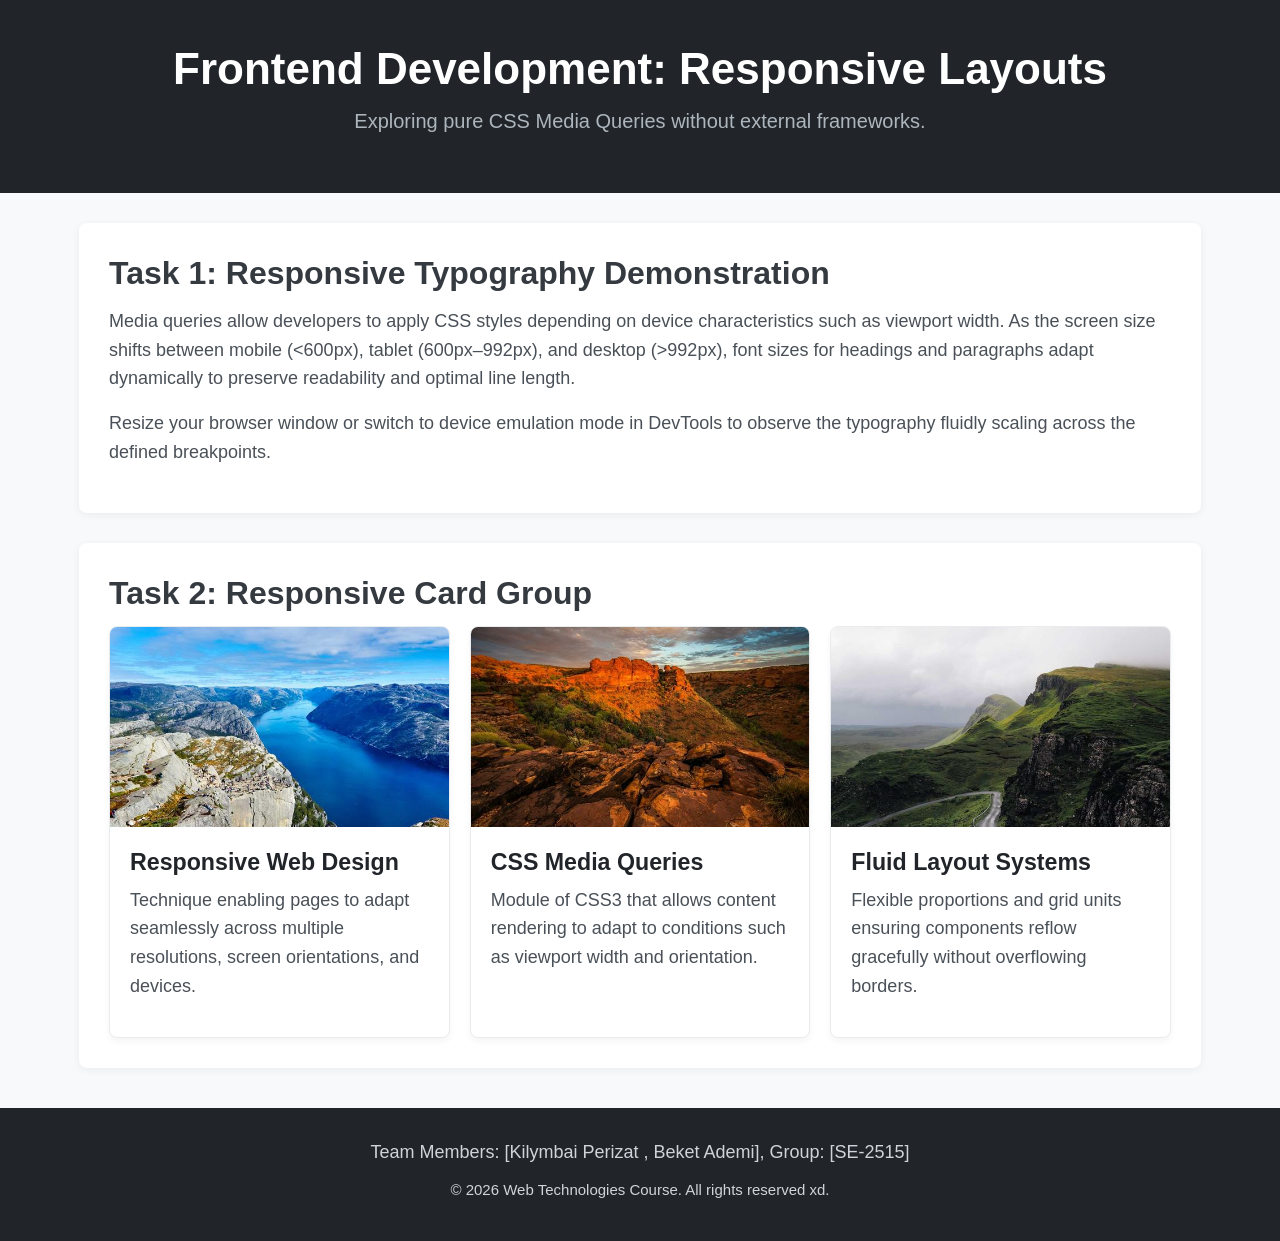
==== part1.html @ 60e4405d "Initial commit for Assignment 3" ====
<!DOCTYPE html>
<html lang="en">
<head>
  <meta charset="UTF-8">
  <meta name="viewport" content="width=device-width, initial-scale=1.0">
  <title>Assignment #3 - Part 1: Media Queries</title>
  <link rel="stylesheet" href="style.css">
</head>
<body>

  <!-- Header -->
  <header class="page-header">
    <div class="wrapper">
      <!-- Task 1: Responsive Typography (H1) -->
      <h1>Frontend Development: Responsive Layouts</h1>
      <p class="subtitle">Exploring pure CSS Media Queries without external frameworks.</p>
    </div>
  </header>

  <main class="wrapper">
    <!-- Task 1: Responsive Typography Section -->
    <section class="typography-section">
      <h2>Task 1: Responsive Typography Demonstration</h2>
      <p>
        Media queries allow developers to apply CSS styles depending on device characteristics 
        such as viewport width. As the screen size shifts between mobile (&lt;600px), 
        tablet (600px–992px), and desktop (&gt;992px), font sizes for headings and paragraphs 
        adapt dynamically to preserve readability and optimal line length.
      </p>
      <p>
        Resize your browser window or switch to device emulation mode in DevTools to observe 
        the typography fluidly scaling across the defined breakpoints.
      </p>
    </section>

    <!-- Task 2: Card Group (Responsive Grid/Flexbox with Media Queries) -->
    <section class="cards-section">
      <h2>Task 2: Responsive Card Group</h2>
      <div class="card-group">
        <!-- Card 1 -->
        <article class="card">
          <img src="images/1015-600x380.jpg" alt="Mountain Landscape">
          <div class="card-body">
            <h3>Responsive Web Design</h3>
            <p>Technique enabling pages to adapt seamlessly across multiple resolutions, screen orientations, and devices.</p>
          </div>
        </article>

        <!-- Card 2 -->
        <article class="card">
          <img src="images/1016-600x380.jpg" alt="Canyon View">
          <div class="card-body">
            <h3>CSS Media Queries</h3>
            <p>Module of CSS3 that allows content rendering to adapt to conditions such as viewport width and orientation.</p>
          </div>
        </article>

        <!-- Card 3 -->
        <article class="card">
          <img src="images/1018-600x380.jpg" alt="Serene Lake">
          <div class="card-body">
            <h3>Fluid Layout Systems</h3>
            <p>Flexible proportions and grid units ensuring components reflow gracefully without overflowing borders.</p>
          </div>
        </article>
      </div>
    </section>
  </main>

  <!-- Task 10: Semantic Footer with Mandatory Team Details -->
  <footer class="page-footer">
    <div class="wrapper">
      <p>Team Members: [Kilymbai Perizat , Beket Ademi], Group: [SE-2515]</p>
      <p><small>&copy; 2026 Web Technologies Course. All rights reserved xd.</small></p>
    </div>
  </footer>

</body>
</html>
---- style.css ----
* {
  box-sizing: border-box;
  margin: 0;
  padding: 0;
}

body {
  font-family: -apple-system, BlinkMacSystemFont, "Segoe UI", Roboto, Helvetica, Arial, sans-serif;
  line-height: 1.6;
  color: #212529;
  background-color: #f8f9fa;
}

.wrapper {
  width: 90%;
  max-width: 1200px;
  margin: 0 auto;
  padding: 0 15px;
}

.page-header {
  background-color: #212529;
  color: #ffffff;
  padding: 40px 0;
  text-align: center;
}

.typography-section,
.cards-section {
  background: #ffffff;
  border-radius: 8px;
  padding: 30px;
  margin: 30px 0;
  box-shadow: 0 2px 8px rgba(0, 0, 0, 0.06);
}
/*TASK 1: Responsive Typography
   Mobile (<600px) -> Tablet (600px - 992px) -> Desktop (>992px) */

/* 1. Mobile Default (< 600px): Small Font Sizes */
h1 {
  font-size: 1.6rem;
  line-height: 1.3;
  margin-bottom: 0.5rem;
}

h2 {
  font-size: 1.3rem;
  line-height: 1.3;
  margin-bottom: 0.75rem;
  color: #343a40;
}

h3 {
  font-size: 1.1rem;
  line-height: 1.3;
  margin-bottom: 0.5rem;
}

p {
  font-size: 0.9rem;
  margin-bottom: 1rem;
  color: #495057;
}

.subtitle {
  font-size: 0.95rem;
  color: #adb5bd;
}

/* 2. Tablet View (600px to 992px): Medium Font Sizes */
@media screen and (min-width: 600px) and (max-width: 992px) {
  h1 {
    font-size: 2.1rem;
  }
  h2 {
    font-size: 1.6rem;
  }
  h3 {
    font-size: 1.3rem;
  }
  p {
    font-size: 1rem;
  }
  .subtitle {
    font-size: 1.1rem;
  }
}

/* 3. Desktop View (> 992px): Large Font Sizes */
@media screen and (min-width: 993px) {
  h1 {
    font-size: 2.75rem;
  }
  h2 {
    font-size: 2rem;
  }
  h3 {
    font-size: 1.45rem;
  }
  p {
    font-size: 1.125rem;
  }
  .subtitle {
    font-size: 1.25rem;
  }
}

/* TASK 2: Card Group Layout (Flexbox & Media Queries)
   - Desktop (>992px): 3 in a row
   - Tablet (600px–992px): 2 in a row (3rd moves to next line)
   - Mobile (<600px): 1 in a row (stacked vertically) */
.card-group {
  display: flex;
  flex-wrap: wrap;
  gap: 20px;
}

.card {
  background: #ffffff;
  border: 1px solid #e9ecef;
  border-radius: 8px;
  overflow: hidden;
  display: flex;
  flex-direction: column;
  box-shadow: 0 4px 6px rgba(0, 0, 0, 0.04);
}

.card img {
  width: 100%;
  height: 200px;
  object-fit: cover;
  display: block;
}

.card-body {
  padding: 20px;
  flex-grow: 1;
}

/* Mobile (<600px): 1 column */
@media screen and (max-width: 599px) {
  .card {
    flex: 1 1 100%;
  }
}

/* Tablet (600px - 992px): 2 columns */
@media screen and (min-width: 600px) and (max-width: 992px) {
  .card {
    flex: 1 1 calc(50% - 10px);
  }
}

/* Desktop (>992px): 3 columns in one row */
@media screen and (min-width: 993px) {
  .card {
    flex: 1 1 calc(33.333% - 14px);
  }
}

/* Footer */
.page-footer {
  background-color: #212529;
  color: #ced4da;
  padding: 30px 0;
  text-align: center;
  margin-top: 40px;
}

.page-footer p {
  color: #ced4da;
  margin-bottom: 0.5rem;
}
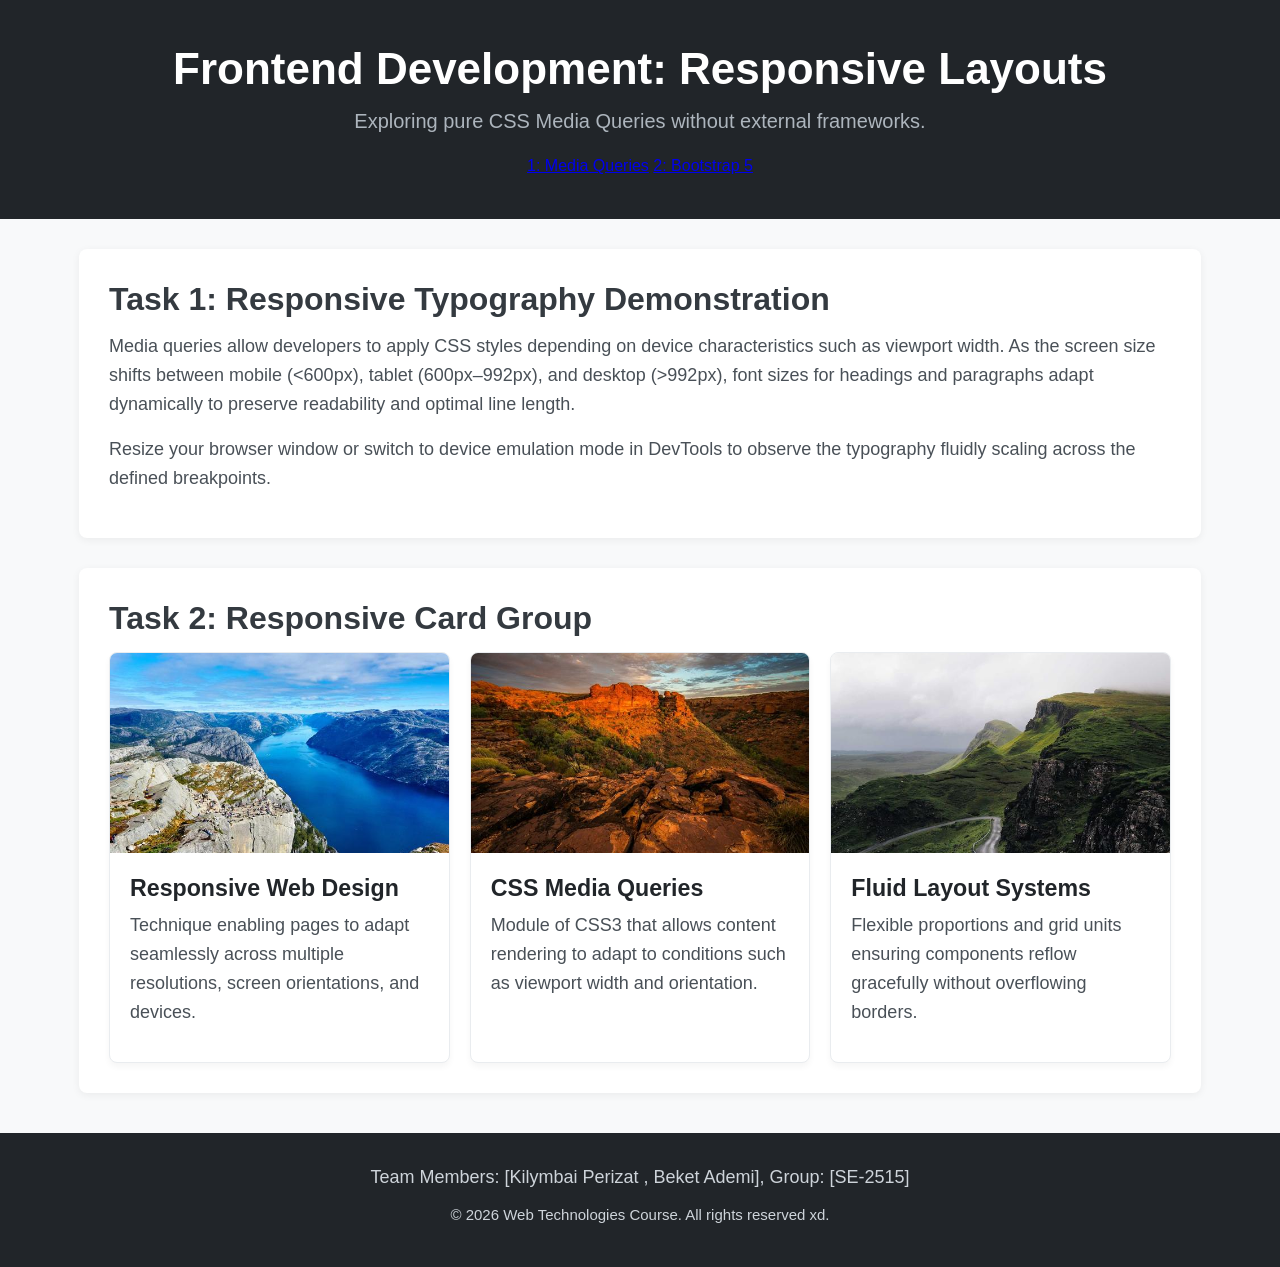
==== commit eddd869f: "Add navigation buttons to part1.html" ====
--- a/part1.html
+++ b/part1.html
@@ -14,6 +14,8 @@
       <!-- Task 1: Responsive Typography (H1) -->
       <h1>Frontend Development: Responsive Layouts</h1>
       <p class="subtitle">Exploring pure CSS Media Queries without external frameworks.</p>
+      <a href="part1.html" class="btn btn-outline-secondary" >1: Media Queries</a>
+      <a href="index.html" class="btn btn-primary" >2: Bootstrap 5</a>
     </div>
   </header>
 
@@ -76,4 +78,4 @@
   </footer>
 
 </body>
-</html>+</html>
